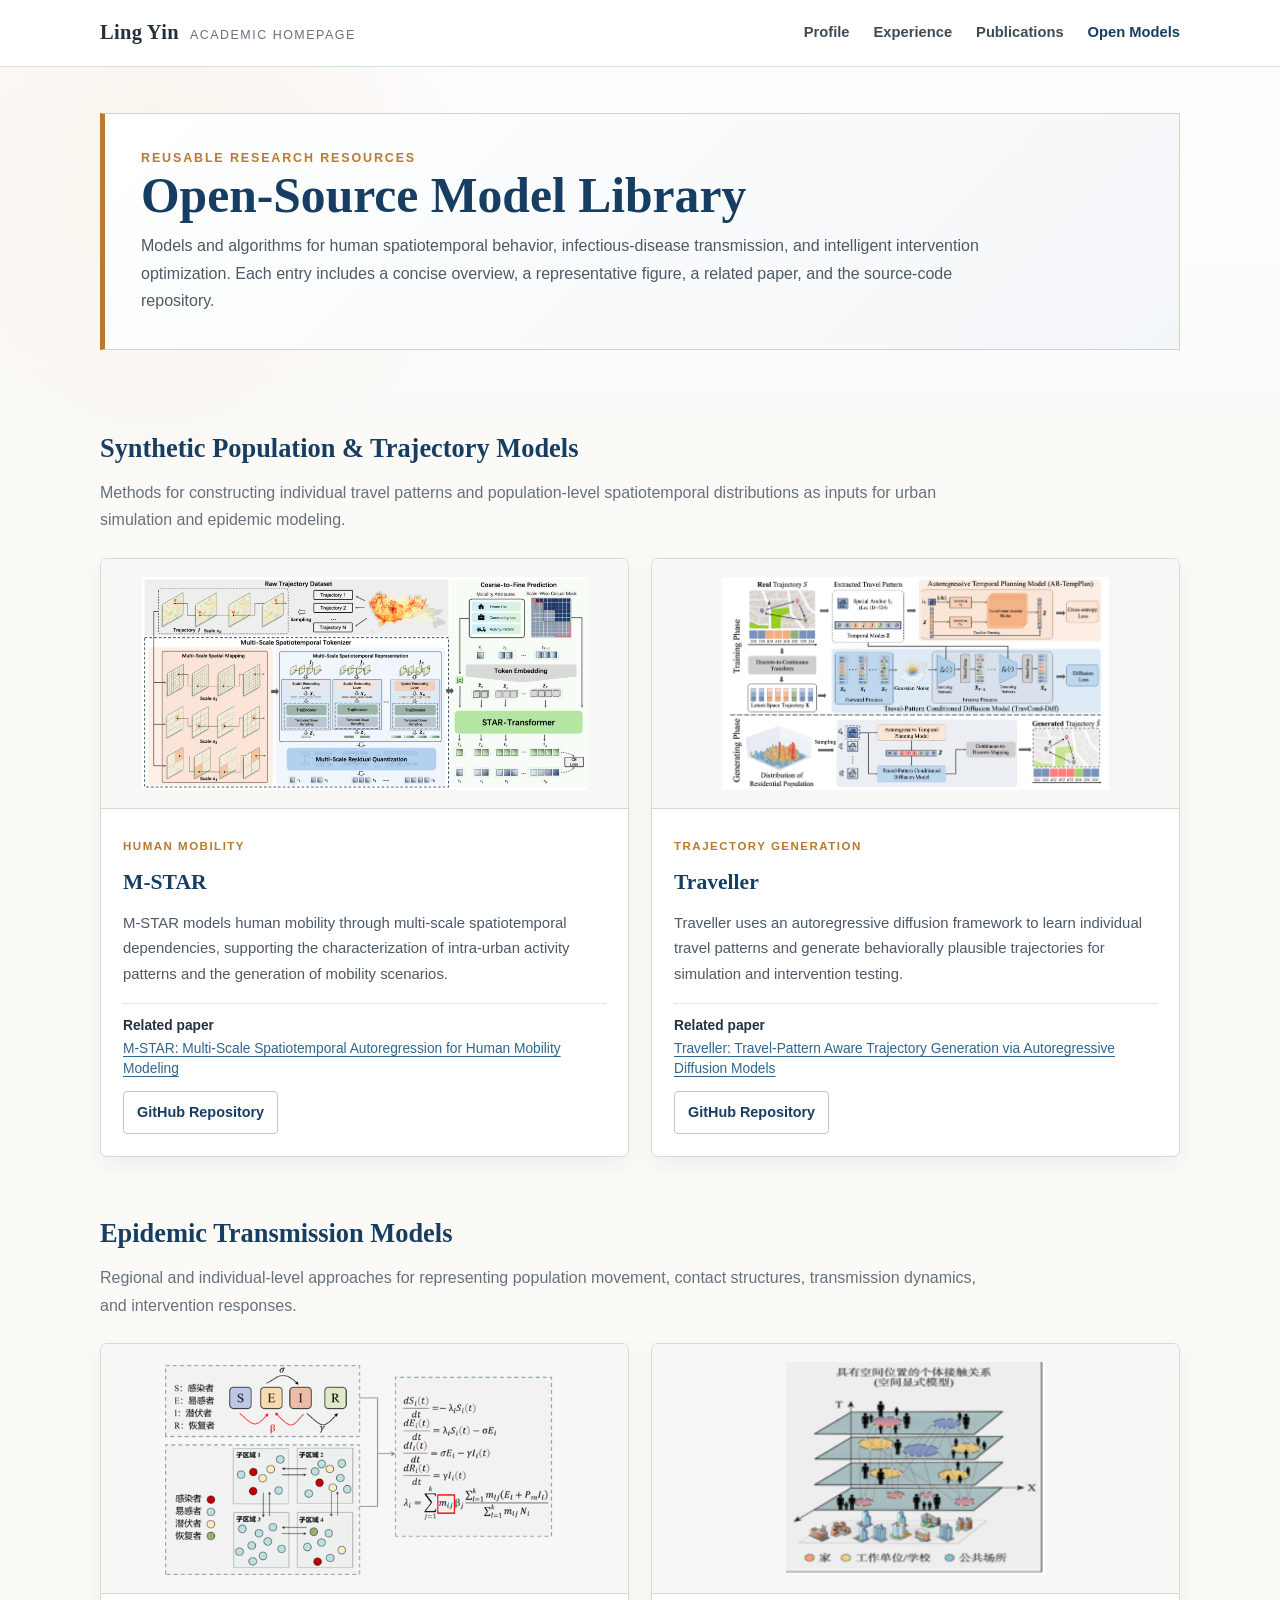
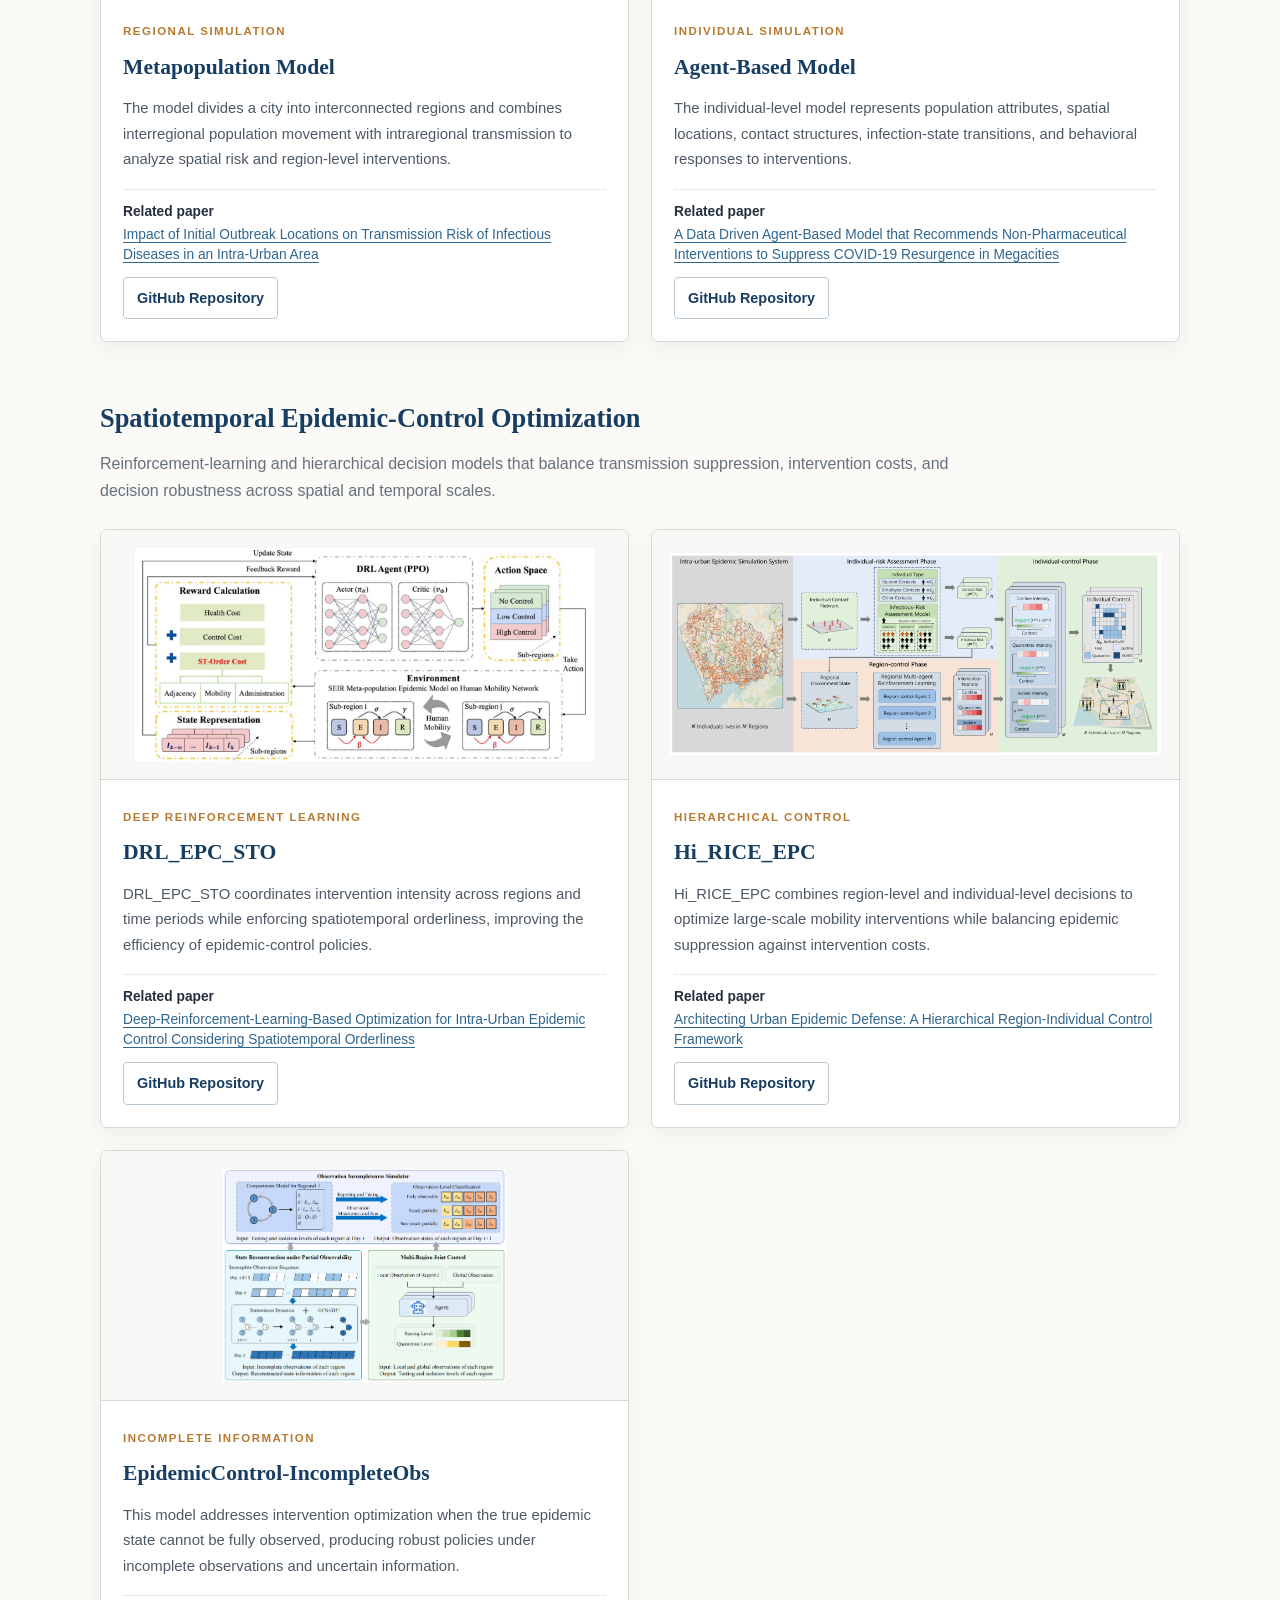
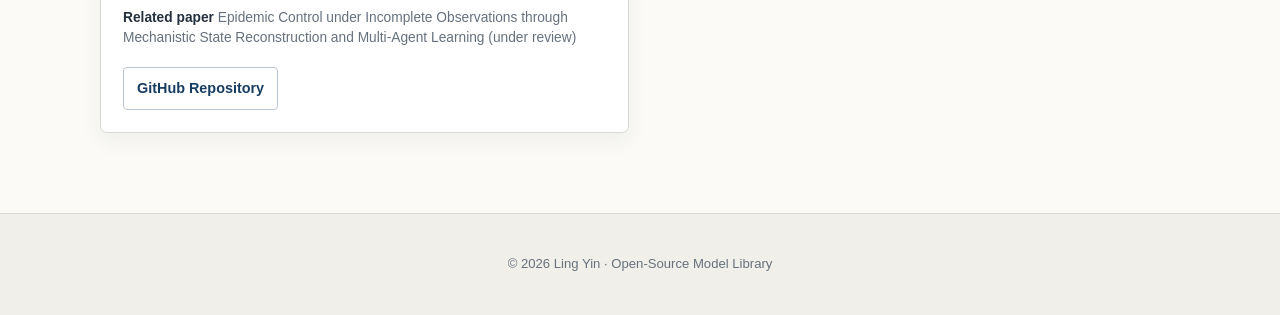
==== models.html @ 09cddbd3 "Initial academic homepage" ====
<!doctype html>
<html lang="en">
<head>
  <meta charset="utf-8">
  <meta name="viewport" content="width=device-width, initial-scale=1">
  <meta name="description" content="Open-source models for human mobility, epidemic transmission, and epidemic-control optimization from Professor Ling Yin's research group.">
  <title>Open-Source Models | Ling Yin</title>
  <link rel="stylesheet" href="assets/css/style.css">
</head>
<body>
  <header class="site-header">
    <nav class="nav-shell" aria-label="Primary navigation">
      <a class="brand" href="index.html">Ling Yin <span>Academic Homepage</span></a>
      <button class="nav-toggle" type="button" aria-label="Toggle navigation" aria-expanded="false"><span></span></button>
      <div class="nav-links">
        <a href="index.html#profile">Profile</a>
        <a href="index.html#experience">Experience</a>
        <a href="index.html#publications">Publications</a>
        <a href="models.html" aria-current="page">Open Models</a>
      </div>
    </nav>
  </header>

  <main class="page-shell">
    <header class="models-hero">
      <div class="section-kicker">Reusable Research Resources</div>
      <h1>Open-Source Model Library</h1>
      <p>Models and algorithms for human spatiotemporal behavior, infectious-disease transmission, and intelligent intervention optimization. Each entry includes a concise overview, a representative figure, a related paper, and the source-code repository.</p>
    </header>

    <section class="model-category" aria-labelledby="synthetic-title">
      <h2 id="synthetic-title">Synthetic Population &amp; Trajectory Models</h2>
      <p class="category-intro">Methods for constructing individual travel patterns and population-level spatiotemporal distributions as inputs for urban simulation and epidemic modeling.</p>
      <div class="model-grid">
        <article class="model-card">
          <div class="model-image"><img src="assets/images/models/m-star.png" alt="M-STAR framework"></div>
          <div class="model-body">
            <span class="model-label">Human Mobility</span>
            <h3>M-STAR</h3>
            <p>M-STAR models human mobility through multi-scale spatiotemporal dependencies, supporting the characterization of intra-urban activity patterns and the generation of mobility scenarios.</p>
            <div class="model-paper"><strong>Related paper</strong><a href="https://arxiv.org/abs/2512.07314" target="_blank" rel="noopener noreferrer">M-STAR: Multi-Scale Spatiotemporal Autoregression for Human Mobility Modeling</a></div>
            <a class="model-github" href="https://github.com/YuxiaoLuo0013/M-STAR" target="_blank" rel="noopener noreferrer">GitHub Repository</a>
          </div>
        </article>

        <article class="model-card">
          <div class="model-image"><img src="assets/images/models/traveller.png" alt="Traveller framework"></div>
          <div class="model-body">
            <span class="model-label">Trajectory Generation</span>
            <h3>Traveller</h3>
            <p>Traveller uses an autoregressive diffusion framework to learn individual travel patterns and generate behaviorally plausible trajectories for simulation and intervention testing.</p>
            <div class="model-paper"><strong>Related paper</strong><a href="https://www.sciencedirect.com/science/article/pii/S1566253525008280" target="_blank" rel="noopener noreferrer">Traveller: Travel-Pattern Aware Trajectory Generation via Autoregressive Diffusion Models</a></div>
            <a class="model-github" href="https://github.com/YuxiaoLuo0013/Traveller" target="_blank" rel="noopener noreferrer">GitHub Repository</a>
          </div>
        </article>
      </div>
    </section>

    <section class="model-category" aria-labelledby="transmission-title">
      <h2 id="transmission-title">Epidemic Transmission Models</h2>
      <p class="category-intro">Regional and individual-level approaches for representing population movement, contact structures, transmission dynamics, and intervention responses.</p>
      <div class="model-grid">
        <article class="model-card">
          <div class="model-image"><img src="assets/images/models/metapopulation.png" alt="Metapopulation model illustration"></div>
          <div class="model-body">
            <span class="model-label">Regional Simulation</span>
            <h3>Metapopulation Model</h3>
            <p>The model divides a city into interconnected regions and combines interregional population movement with intraregional transmission to analyze spatial risk and region-level interventions.</p>
            <div class="model-paper"><strong>Related paper</strong><a href="https://link.springer.com/article/10.1007/s43762-024-00132-2" target="_blank" rel="noopener noreferrer">Impact of Initial Outbreak Locations on Transmission Risk of Infectious Diseases in an Intra-Urban Area</a></div>
            <a class="model-github" href="https://github.com/LingYin99/epidemic-models" target="_blank" rel="noopener noreferrer">GitHub Repository</a>
          </div>
        </article>

        <article class="model-card">
          <div class="model-image"><img src="assets/images/models/agent-based-model.png" alt="Individual-level agent-based epidemic model"></div>
          <div class="model-body">
            <span class="model-label">Individual Simulation</span>
            <h3>Agent-Based Model</h3>
            <p>The individual-level model represents population attributes, spatial locations, contact structures, infection-state transitions, and behavioral responses to interventions.</p>
            <div class="model-paper"><strong>Related paper</strong><a href="https://royalsocietypublishing.org/doi/10.1098/rsif.2021.0112" target="_blank" rel="noopener noreferrer">A Data Driven Agent-Based Model that Recommends Non-Pharmaceutical Interventions to Suppress COVID-19 Resurgence in Megacities</a></div>
            <a class="model-github" href="https://github.com/LingYin99/epidemic-models" target="_blank" rel="noopener noreferrer">GitHub Repository</a>
          </div>
        </article>
      </div>
    </section>

    <section class="model-category" aria-labelledby="optimization-title">
      <h2 id="optimization-title">Spatiotemporal Epidemic-Control Optimization</h2>
      <p class="category-intro">Reinforcement-learning and hierarchical decision models that balance transmission suppression, intervention costs, and decision robustness across spatial and temporal scales.</p>
      <div class="model-grid">
        <article class="model-card">
          <div class="model-image"><img src="assets/images/models/drl-epc-sto.png" alt="DRL_EPC_STO framework"></div>
          <div class="model-body">
            <span class="model-label">Deep Reinforcement Learning</span>
            <h3>DRL_EPC_STO</h3>
            <p>DRL_EPC_STO coordinates intervention intensity across regions and time periods while enforcing spatiotemporal orderliness, improving the efficiency of epidemic-control policies.</p>
            <div class="model-paper"><strong>Related paper</strong><a href="https://www.tandfonline.com/doi/full/10.1080/13658816.2024.2431904" target="_blank" rel="noopener noreferrer">Deep-Reinforcement-Learning-Based Optimization for Intra-Urban Epidemic Control Considering Spatiotemporal Orderliness</a></div>
            <a class="model-github" href="https://github.com/lexie1216/DRL_EPC_STO" target="_blank" rel="noopener noreferrer">GitHub Repository</a>
          </div>
        </article>

        <article class="model-card">
          <div class="model-image"><img src="assets/images/models/hi-rice-epc.png" alt="Hi_RICE_EPC framework"></div>
          <div class="model-body">
            <span class="model-label">Hierarchical Control</span>
            <h3>Hi_RICE_EPC</h3>
            <p>Hi_RICE_EPC combines region-level and individual-level decisions to optimize large-scale mobility interventions while balancing epidemic suppression against intervention costs.</p>
            <div class="model-paper"><strong>Related paper</strong><a href="https://www.sciencedirect.com/science/article/abs/pii/S0198971525000651" target="_blank" rel="noopener noreferrer">Architecting Urban Epidemic Defense: A Hierarchical Region-Individual Control Framework</a></div>
            <a class="model-github" href="https://github.com/YuxiaoLuo0013/Hi_RICE_EPC" target="_blank" rel="noopener noreferrer">GitHub Repository</a>
          </div>
        </article>

        <article class="model-card">
          <div class="model-image"><img src="assets/images/models/incomplete-observations.png" alt="Epidemic control under incomplete observations framework"></div>
          <div class="model-body">
            <span class="model-label">Incomplete Information</span>
            <h3>EpidemicControl-IncompleteObs</h3>
            <p>This model addresses intervention optimization when the true epidemic state cannot be fully observed, producing robust policies under incomplete observations and uncertain information.</p>
            <div class="model-paper"><strong>Related paper</strong><span> Epidemic Control under Incomplete Observations through Mechanistic State Reconstruction and Multi-Agent Learning (under review)</span></div>
            <a class="model-github" href="https://github.com/xiangsiersheng-web/EpidemicControl-IncompleteObs" target="_blank" rel="noopener noreferrer">GitHub Repository</a>
          </div>
        </article>
      </div>
    </section>
  </main>

  <footer class="site-footer">
    <p>© 2026 Ling Yin · Open-Source Model Library</p>
  </footer>
  <script src="assets/js/main.js"></script>
</body>
</html>
---- assets/css/style.css ----
:root {
  --paper: #fbfaf7;
  --paper-deep: #f1efe9;
  --ink: #24303d;
  --muted: #66717d;
  --navy: #173e62;
  --navy-soft: #2f668f;
  --gold: #b77a31;
  --line: #d9d9d4;
  --card: #ffffff;
  --shadow: 0 12px 32px rgba(31, 48, 64, 0.09);
  --serif: Georgia, Cambria, "Times New Roman", serif;
  --sans: "Trebuchet MS", "Segoe UI", sans-serif;
}

* {
  box-sizing: border-box;
}

html {
  scroll-behavior: smooth;
}

body {
  margin: 0;
  color: var(--ink);
  background:
    radial-gradient(circle at 12% 4%, rgba(183, 122, 49, 0.08), transparent 22rem),
    linear-gradient(180deg, #fff 0, var(--paper) 28rem, var(--paper) 100%);
  font-family: var(--sans);
  font-size: 16px;
  line-height: 1.72;
}

a {
  color: var(--navy-soft);
  text-decoration-thickness: 1px;
  text-underline-offset: 3px;
}

a:hover,
a:focus-visible {
  color: var(--gold);
}

img {
  max-width: 100%;
}

.site-header {
  position: sticky;
  top: 0;
  z-index: 20;
  border-bottom: 1px solid rgba(23, 62, 98, 0.16);
  background: rgba(255, 255, 255, 0.94);
  backdrop-filter: blur(12px);
}

.nav-shell {
  width: min(1080px, calc(100% - 40px));
  min-height: 66px;
  margin: 0 auto;
  display: flex;
  align-items: center;
  justify-content: space-between;
  gap: 28px;
}

.brand {
  color: var(--ink);
  font-family: var(--serif);
  font-size: 1.28rem;
  font-weight: 700;
  letter-spacing: 0.015em;
  text-decoration: none;
  white-space: nowrap;
}

.brand span {
  margin-left: 0.35rem;
  color: var(--muted);
  font-family: var(--sans);
  font-size: 0.78rem;
  font-weight: 400;
  letter-spacing: 0.12em;
  text-transform: uppercase;
}

.nav-links {
  display: flex;
  align-items: center;
  gap: 24px;
}

.nav-links a {
  color: #3e4b57;
  font-size: 0.92rem;
  font-weight: 700;
  text-decoration: none;
}

.nav-links a:hover,
.nav-links a[aria-current="page"] {
  color: var(--navy);
}

.nav-toggle {
  display: none;
  width: 42px;
  height: 38px;
  padding: 8px;
  border: 1px solid var(--line);
  border-radius: 6px;
  background: #fff;
  color: var(--navy);
  font: inherit;
  cursor: pointer;
}

.nav-toggle span,
.nav-toggle::before,
.nav-toggle::after {
  display: block;
  height: 2px;
  margin: 5px 0;
  background: currentColor;
  content: "";
}

.page-shell {
  width: min(1080px, calc(100% - 40px));
  margin: 0 auto;
}

.section {
  padding: 72px 0 10px;
  scroll-margin-top: 72px;
}

.section-heading {
  display: flex;
  align-items: baseline;
  justify-content: space-between;
  gap: 20px;
  margin: 0 0 28px;
  padding-bottom: 10px;
  border-bottom: 1px solid var(--line);
}

.section-heading h2 {
  margin: 0;
  color: var(--navy);
  font-family: var(--serif);
  font-size: clamp(1.45rem, 3vw, 1.9rem);
  font-weight: 600;
}

.section-kicker {
  color: var(--gold);
  font-size: 0.78rem;
  font-weight: 700;
  letter-spacing: 0.15em;
  text-transform: uppercase;
}

.profile-card {
  margin-top: 38px;
  display: grid;
  grid-template-columns: 292px minmax(0, 1fr);
  gap: 42px;
  align-items: start;
}

.portrait-frame {
  position: relative;
  overflow: hidden;
  border: 1px solid #cfc9bd;
  border-radius: 5px;
  background: #3a271e;
  box-shadow: var(--shadow);
}

.portrait-frame::after {
  position: absolute;
  inset: 10px;
  border: 1px solid rgba(255, 255, 255, 0.35);
  pointer-events: none;
  content: "";
}

.portrait-frame img {
  display: block;
  width: 100%;
  aspect-ratio: 0.775;
  object-fit: cover;
  object-position: center 28%;
}

.profile-copy h1 {
  margin: 0 0 4px;
  color: var(--navy);
  font-family: var(--serif);
  font-size: clamp(2.2rem, 5vw, 3.55rem);
  font-weight: 600;
  line-height: 1.05;
}

.profile-role {
  margin: 0 0 18px;
  color: var(--gold);
  font-family: var(--serif);
  font-size: 1.08rem;
}

.profile-copy p {
  margin: 0 0 14px;
}

.research-line {
  color: #46515c;
}

.profile-links {
  display: flex;
  flex-wrap: wrap;
  gap: 22px;
  margin-top: 24px;
}

.profile-links a,
.model-github {
  display: inline-flex;
  align-items: center;
  gap: 8px;
  padding: 8px 13px;
  border: 1px solid #b9c7d2;
  border-radius: 4px;
  background: #fff;
  color: var(--navy);
  font-size: 0.9rem;
  font-weight: 700;
  text-decoration: none;
}

.profile-links a:hover,
.model-github:hover {
  border-color: var(--gold);
  color: #8d581b;
}

.profile-links a {
  padding: 4px 0;
  border: 0;
  background: transparent;
}

.profile-link-icon {
  width: 25px;
  height: 25px;
  display: inline-grid;
  place-items: center;
  border: 1px solid #9fb1bf;
  border-radius: 50%;
  color: var(--navy);
  font-family: var(--serif);
  font-size: 0.82rem;
  font-weight: 700;
}

.scholar-icon {
  background: var(--navy);
  color: #fff;
}

.experience-grid {
  display: grid;
  grid-template-columns: repeat(3, minmax(0, 1fr));
  gap: 18px;
}

.experience-card {
  min-height: 390px;
  padding: 24px 20px 20px;
  border: 1px solid var(--line);
  border-radius: 6px;
  background: rgba(255, 255, 255, 0.78);
  text-align: center;
}

.institution-logo {
  display: block;
  width: 170px;
  height: 170px;
  margin: 0 auto 18px;
  border: 1px solid #d4d4d1;
  background: #fff;
  object-fit: cover;
}

.institution-badge {
  width: 76px;
  height: 76px;
  margin: 0 auto 12px;
  display: grid;
  place-content: center;
  border: 4px solid currentColor;
  border-radius: 50%;
  background: #fff;
  font-family: var(--serif);
  font-weight: 700;
  line-height: 1;
}

.institution-badge span,
.institution-badge small {
  display: block;
  text-align: center;
}

.institution-badge small {
  margin-top: 4px;
  font-family: var(--sans);
  font-size: 0.58rem;
  letter-spacing: 0.16em;
}

.badge-siat {
  color: #2c6da4;
  background: linear-gradient(145deg, #fff 25%, #eaf4fb 100%);
  font-size: 1.15rem;
}

.badge-utk {
  color: #ff8200;
  background: #fff8ef;
  font-size: 2.7rem;
}

.badge-nju {
  color: #7a1f52;
  background: #fcf5f9;
  font-size: 1.08rem;
  letter-spacing: 0.05em;
}

.experience-card h3 {
  margin: 0 0 6px;
  color: var(--navy);
  font-family: var(--serif);
  font-size: 1.02rem;
  line-height: 1.35;
}

.experience-lines {
  margin-top: 14px;
}

.experience-lines p {
  margin: 8px 0 0;
  color: var(--muted);
  font-size: 0.9rem;
  line-height: 1.4;
}

.experience-lines time,
.experience-lines span {
  display: block;
}

.experience-lines time {
  color: var(--gold);
  font-family: var(--serif);
  font-style: italic;
}

.publication-list {
  margin: 0;
  padding: 0;
  list-style: none;
}

.publication-list li {
  display: grid;
  grid-template-columns: 48px minmax(0, 1fr);
  gap: 6px;
  padding: 11px 4px;
  border-bottom: 1px dotted #d7d5cf;
}

.pub-number {
  color: var(--muted);
  font-family: var(--serif);
  font-size: 0.94rem;
}

.publication-list p {
  margin: 0;
  font-size: 0.94rem;
  line-height: 1.65;
}

.publication-list em {
  color: #3e4650;
  font-family: var(--serif);
}

.publication-list .me {
  color: var(--navy);
}

.paper-link {
  margin-left: 0.35rem;
  white-space: nowrap;
}

.models-hero {
  margin: 46px 0 22px;
  padding: 34px 36px;
  border: 1px solid #d6d2ca;
  border-left: 5px solid var(--gold);
  background: linear-gradient(135deg, #fff 0%, #f3f6f8 100%);
}

.models-hero h1 {
  margin: 0 0 8px;
  color: var(--navy);
  font-family: var(--serif);
  font-size: clamp(2rem, 5vw, 3.1rem);
  font-weight: 600;
  line-height: 1.1;
}

.models-hero p {
  max-width: 850px;
  margin: 0;
  color: #4d5965;
}

.model-category {
  padding-top: 54px;
  scroll-margin-top: 72px;
}

.model-category > h2 {
  margin: 0 0 8px;
  color: var(--navy);
  font-family: var(--serif);
  font-size: 1.65rem;
  font-weight: 600;
}

.category-intro {
  max-width: 880px;
  margin: 0 0 24px;
  color: var(--muted);
}

.model-grid {
  display: grid;
  grid-template-columns: repeat(2, minmax(0, 1fr));
  gap: 22px;
}

.model-card {
  overflow: hidden;
  border: 1px solid var(--line);
  border-radius: 7px;
  background: var(--card);
  box-shadow: 0 8px 22px rgba(35, 48, 61, 0.06);
}

.model-image {
  display: flex;
  height: 250px;
  align-items: center;
  justify-content: center;
  padding: 18px;
  border-bottom: 1px solid var(--line);
  background: #f7f7f5;
}

.model-image img {
  width: 100%;
  height: 100%;
  object-fit: contain;
}

.model-body {
  padding: 22px;
}

.model-label {
  color: var(--gold);
  font-size: 0.72rem;
  font-weight: 700;
  letter-spacing: 0.13em;
  text-transform: uppercase;
}

.model-body h3 {
  margin: 5px 0 10px;
  color: var(--navy);
  font-family: var(--serif);
  font-size: 1.35rem;
}

.model-body p {
  margin: 0 0 16px;
  color: #4d5965;
  font-size: 0.93rem;
}

.model-paper {
  min-height: 72px;
  padding: 12px 0;
  border-top: 1px dotted #d5d5cf;
  color: var(--muted);
  font-size: 0.86rem;
  line-height: 1.45;
}

.model-paper strong {
  color: var(--ink);
}

.model-paper a {
  display: block;
  margin-top: 3px;
}

.site-footer {
  margin-top: 80px;
  padding: 26px 20px;
  border-top: 1px solid var(--line);
  color: var(--muted);
  background: var(--paper-deep);
  font-size: 0.82rem;
  text-align: center;
}

@media (max-width: 820px) {
  .nav-shell {
    min-height: 60px;
  }

  .nav-toggle {
    display: block;
  }

  .nav-links {
    position: absolute;
    top: 60px;
    right: 20px;
    left: 20px;
    display: none;
    padding: 14px 18px;
    border: 1px solid var(--line);
    border-radius: 6px;
    background: #fff;
    box-shadow: var(--shadow);
  }

  .nav-links.is-open {
    display: grid;
    gap: 12px;
  }

  .profile-card {
    grid-template-columns: 210px minmax(0, 1fr);
    gap: 28px;
  }

  .experience-grid,
  .model-grid {
    grid-template-columns: repeat(2, minmax(0, 1fr));
  }
}

@media (max-width: 620px) {
  body {
    font-size: 15px;
  }

  .page-shell,
  .nav-shell {
    width: min(100% - 28px, 1080px);
  }

  .brand span {
    display: none;
  }

  .section {
    padding-top: 55px;
  }

  .profile-card {
    margin-top: 24px;
    grid-template-columns: 1fr;
  }

  .portrait-frame {
    width: 190px;
    margin: 0 auto;
    border-radius: 50%;
  }

  .portrait-frame::after {
    border-radius: 50%;
  }

  .portrait-frame img {
    aspect-ratio: 1;
    object-position: center 26%;
  }

  .profile-copy h1,
  .profile-role {
    text-align: center;
  }

  .profile-links {
    justify-content: center;
  }

  .experience-grid,
  .model-grid {
    grid-template-columns: 1fr;
  }

  .experience-card {
    min-height: 0;
  }

  .publication-list li {
    grid-template-columns: 40px minmax(0, 1fr);
    padding: 10px 0;
  }

  .models-hero {
    margin-top: 28px;
    padding: 26px 22px;
  }

  .model-image {
    height: 220px;
  }
}

@media (prefers-reduced-motion: reduce) {
  html {
    scroll-behavior: auto;
  }
}
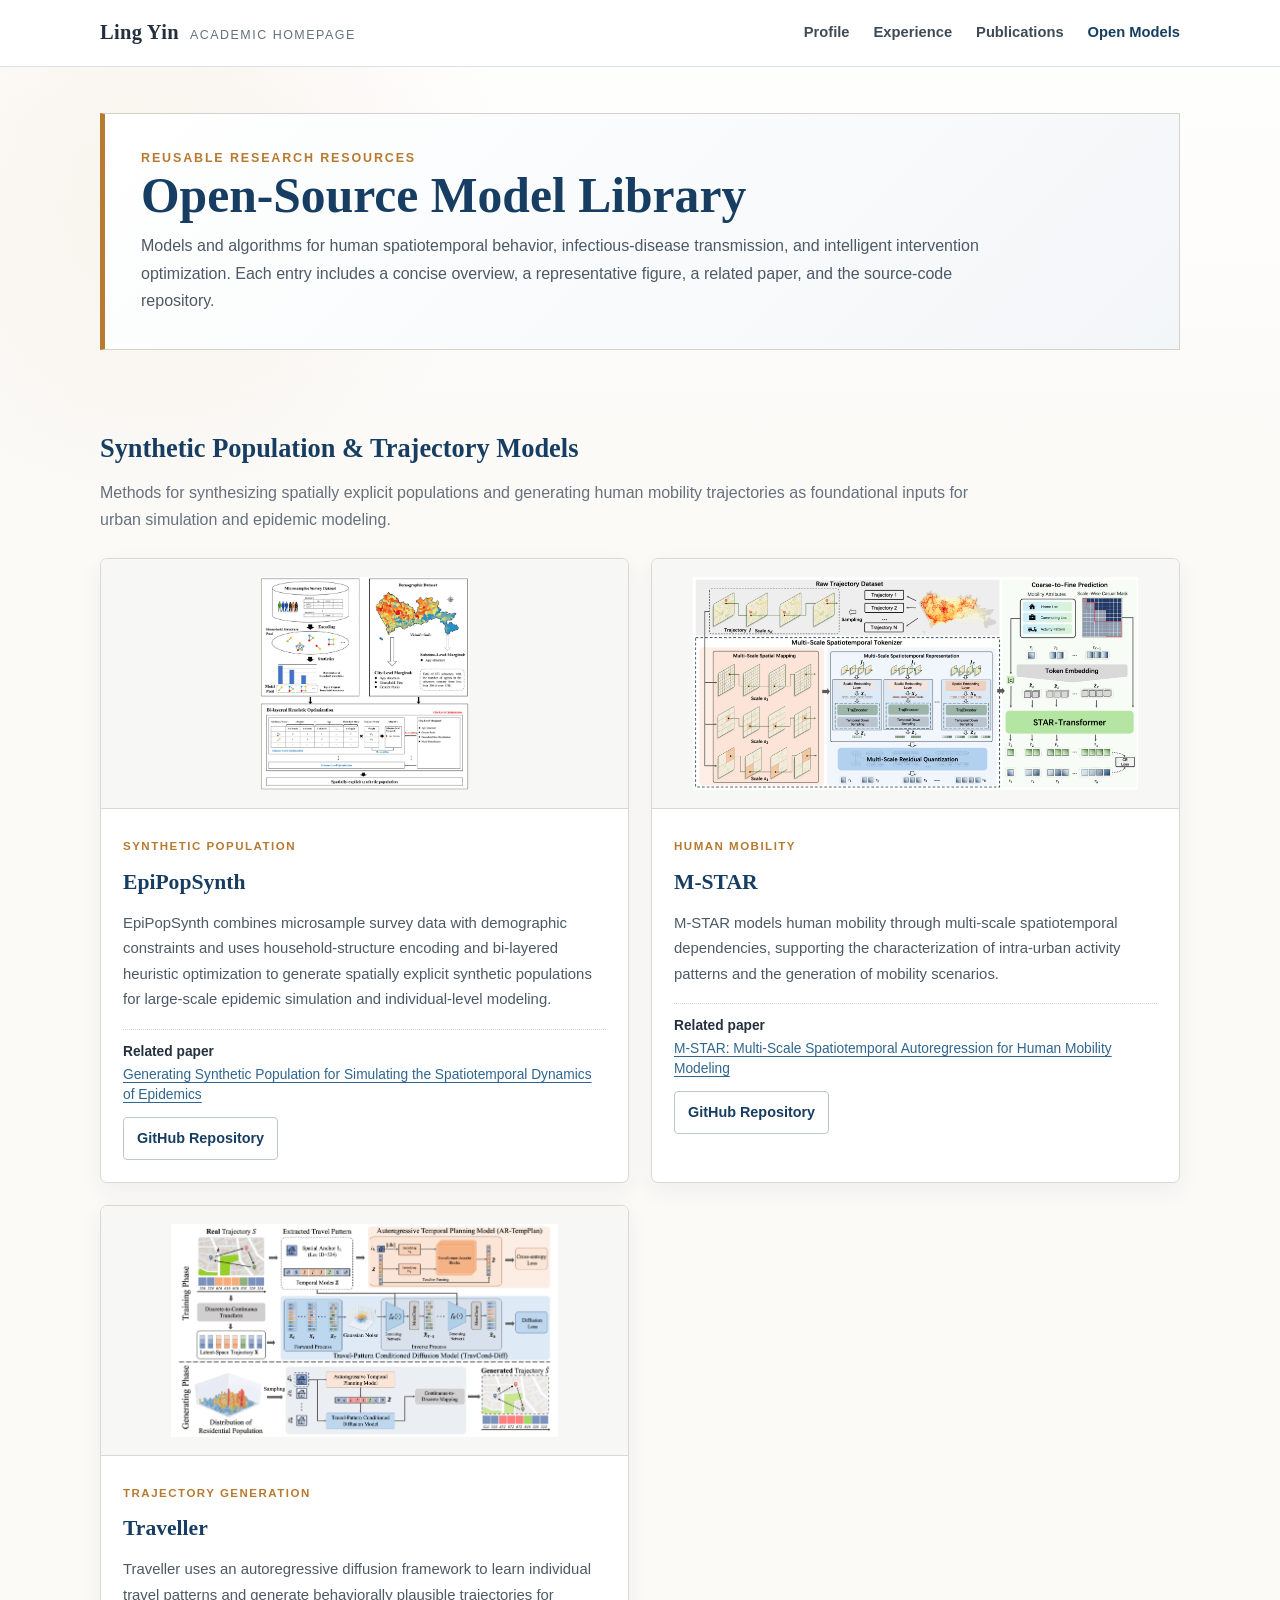
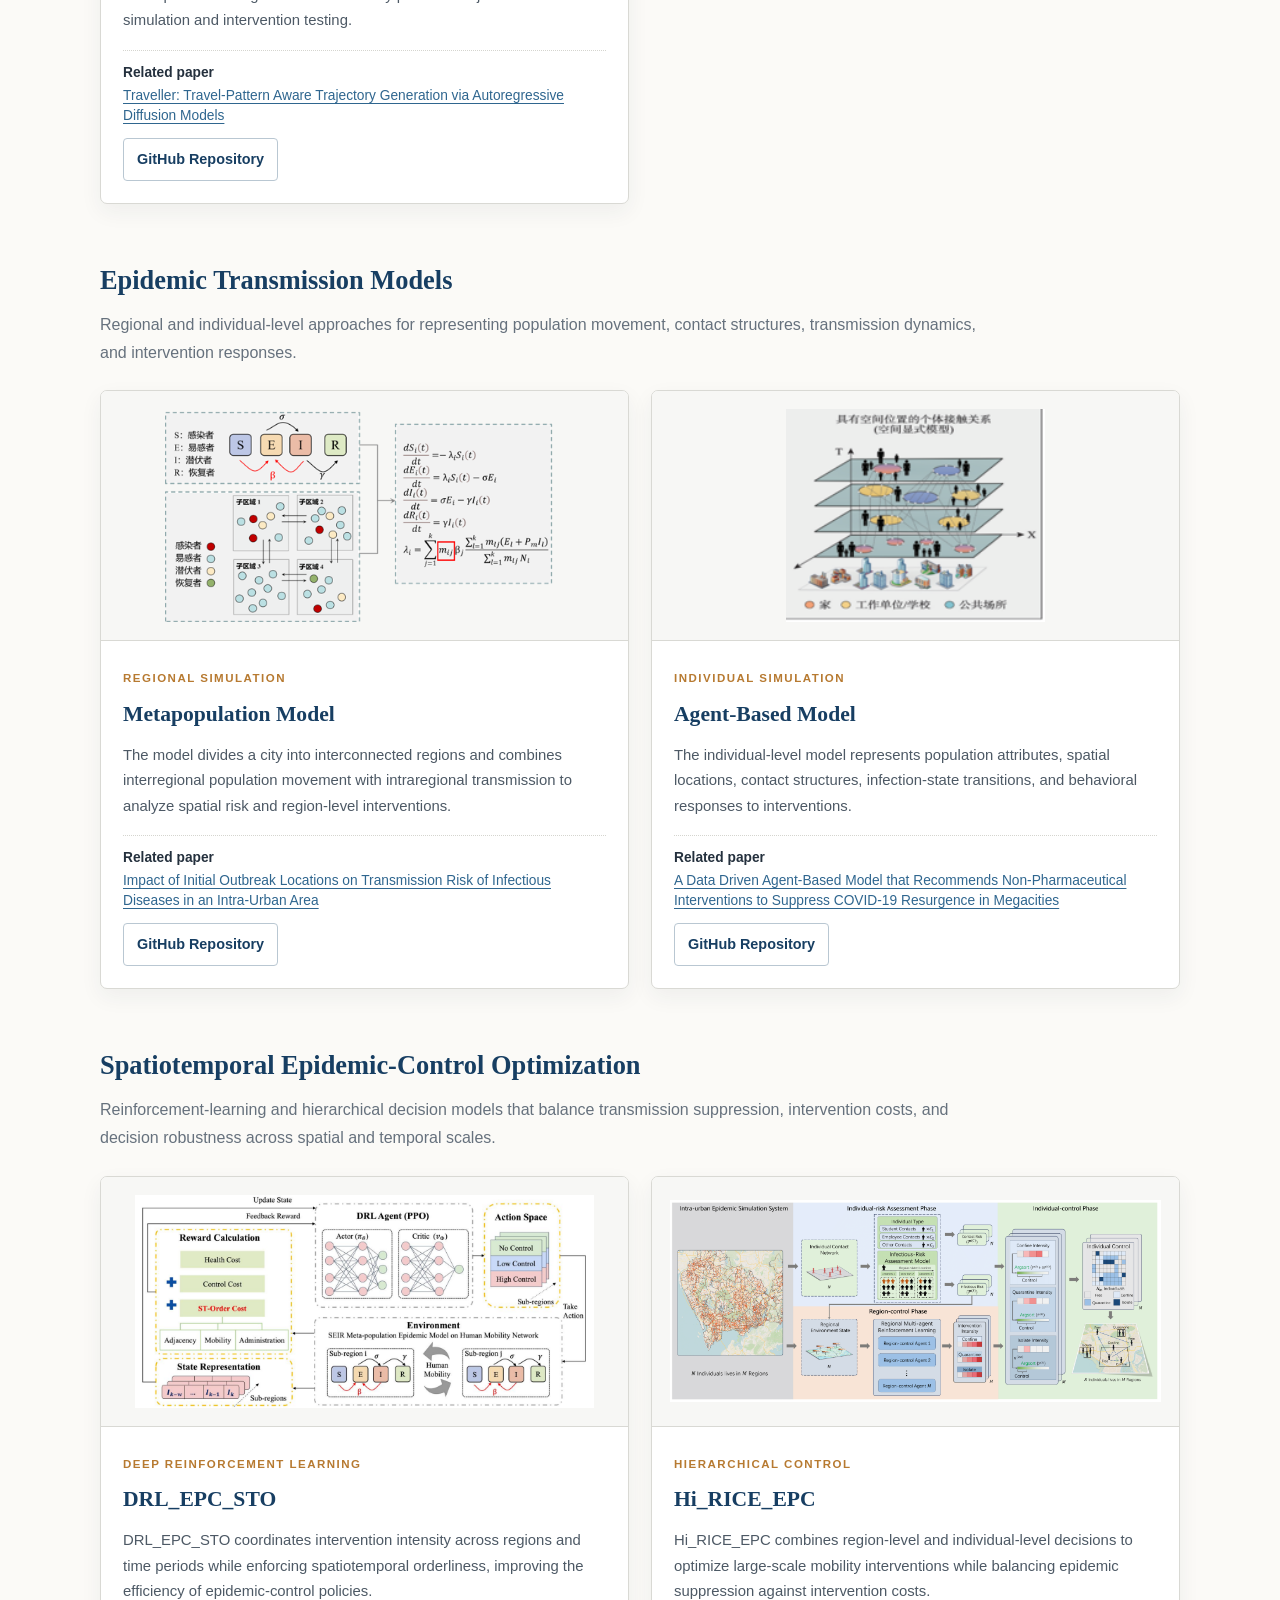
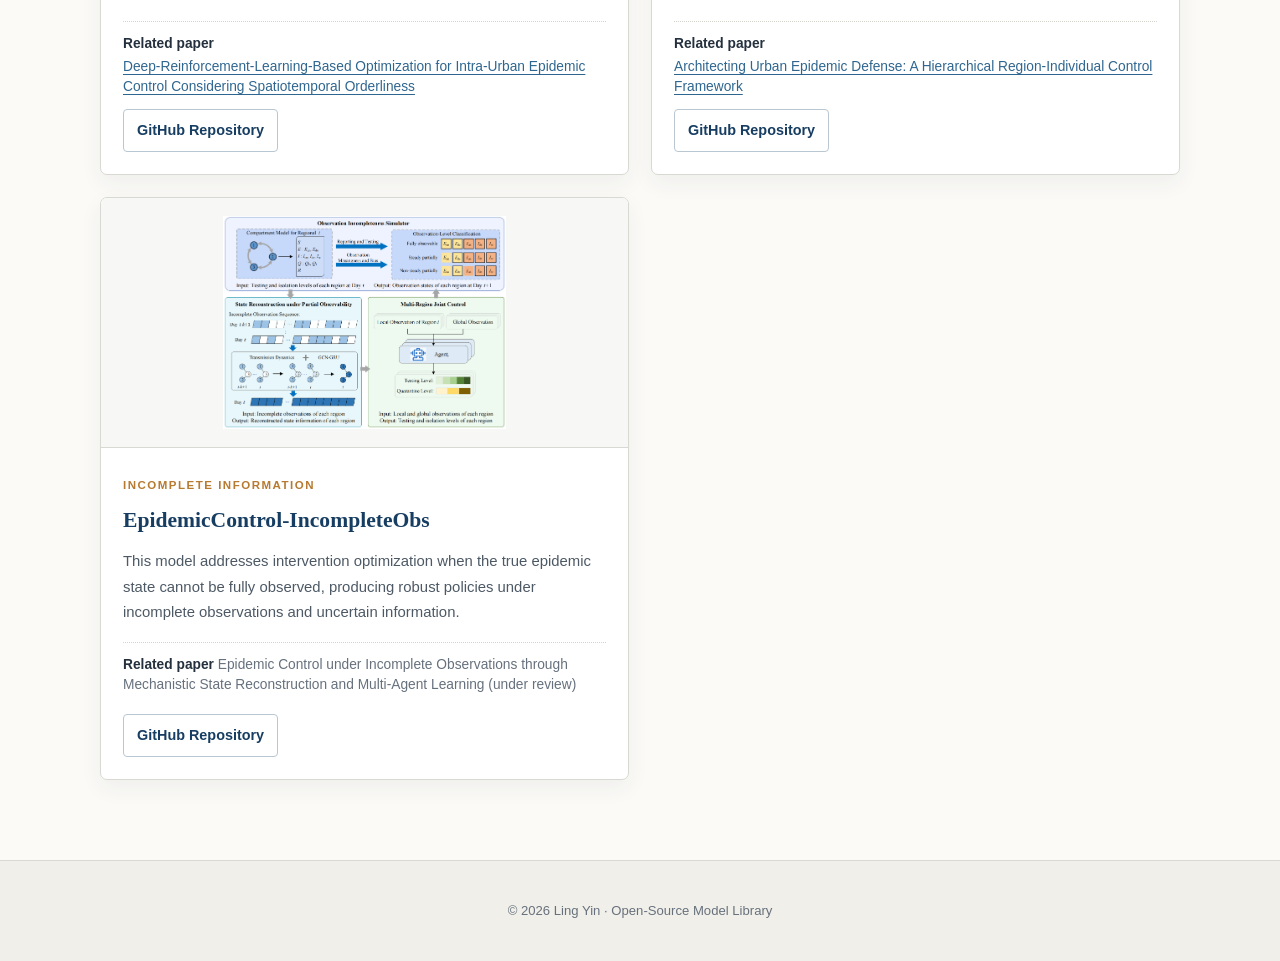
==== commit e518f80a: "Add EpiPopSynth to model library" ====
--- a/models.html
+++ b/models.html
@@ -30,8 +30,19 @@
 
     <section class="model-category" aria-labelledby="synthetic-title">
       <h2 id="synthetic-title">Synthetic Population &amp; Trajectory Models</h2>
-      <p class="category-intro">Methods for constructing individual travel patterns and population-level spatiotemporal distributions as inputs for urban simulation and epidemic modeling.</p>
+      <p class="category-intro">Methods for synthesizing spatially explicit populations and generating human mobility trajectories as foundational inputs for urban simulation and epidemic modeling.</p>
       <div class="model-grid">
+        <article class="model-card">
+          <div class="model-image"><img src="assets/images/models/epipopsynth.png" alt="EpiPopSynth synthetic population framework"></div>
+          <div class="model-body">
+            <span class="model-label">Synthetic Population</span>
+            <h3>EpiPopSynth</h3>
+            <p>EpiPopSynth combines microsample survey data with demographic constraints and uses household-structure encoding and bi-layered heuristic optimization to generate spatially explicit synthetic populations for large-scale epidemic simulation and individual-level modeling.</p>
+            <div class="model-paper"><strong>Related paper</strong><a href="https://journals.plos.org/ploscompbiol/article?id=10.1371/journal.pcbi.1011810" target="_blank" rel="noopener noreferrer">Generating Synthetic Population for Simulating the Spatiotemporal Dynamics of Epidemics</a></div>
+            <a class="model-github" href="https://github.com/spatial-simulation/EpiPopSynth" target="_blank" rel="noopener noreferrer">GitHub Repository</a>
+          </div>
+        </article>
+
         <article class="model-card">
           <div class="model-image"><img src="assets/images/models/m-star.png" alt="M-STAR framework"></div>
           <div class="model-body">
--- a/assets/css/style.css
+++ b/assets/css/style.css
@@ -10,7 +10,7 @@
   --card: #ffffff;
   --shadow: 0 12px 32px rgba(31, 48, 64, 0.09);
   --serif: Georgia, Cambria, "Times New Roman", serif;
-  --sans: "Trebuchet MS", "Segoe UI", sans-serif;
+  --sans: Arial, Helvetica, "PingFang SC", "Microsoft YaHei", sans-serif;
 }
 
 * {
